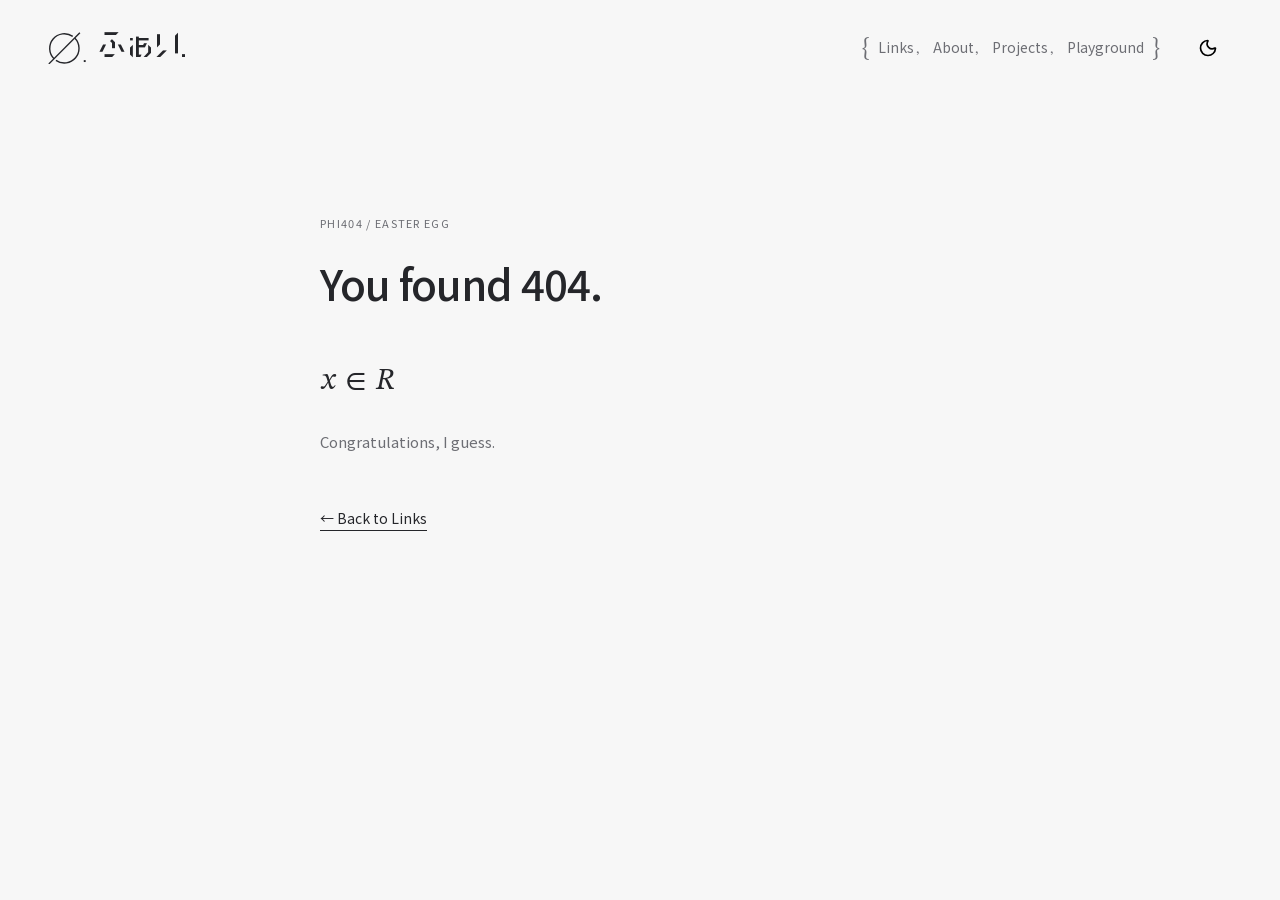
==== 404/index.html @ d673281e "Publish personal site" ====
<!DOCTYPE html><html lang="ja"><head><meta charset="UTF-8"><meta name="viewport" content="width=device-width, initial-scale=1"><link rel="preload" href="/fonts/noto-sans-jp-core.woff2" as="font" type="font/woff2" crossorigin="anonymous"><link rel="stylesheet" href="/fonts/font.css"><link rel="preload" href="/fonts/stix-two-math.woff2" as="font" type="font/woff2" crossorigin="anonymous"><link rel="stylesheet" href="/fonts/math.css"><link rel="preload" href="/fonts/mrt-spumella.woff2" as="font" type="font/woff2" crossorigin="anonymous"><link rel="stylesheet" href="/fonts/name.css"><meta name="description" content="ふぁい."><meta name="theme-color" content="#f7f7f7"><meta name="color-scheme" content="light dark"><script src="/theme.js"></script><meta name="robots" content="noindex, nofollow"><title>You found 404. — ふぁい.</title><link rel="icon" type="image/svg+xml" href="/favicon.svg"><meta property="og:type" content="website"><meta property="og:title" content="You found 404. — ふぁい."><meta property="og:description" content="ふぁい."><link rel="stylesheet" href="/_astro/Base.BAnpcCG3.css"></head><body><a class="skip-link" href="#main">本文へ</a><header class="site-header"><a class="identity" href="/" aria-label="ふぁい. — Links"><svg class="identity-mark" xmlns="http://www.w3.org/2000/svg" viewBox="76.654 76.654 119.346 102.692" fill="none" aria-hidden="true"><path d="M 160.527 95.473 A 46 46 0 0 1 101.615 165.681" stroke="currentColor" stroke-width="4.4" stroke-linecap="butt"></path><path d="M 95.473 160.527 A 46 46 0 0 1 154.385 90.319" stroke="currentColor" stroke-width="4.4" stroke-linecap="butt"></path><path d="M 80.765 178.346 L 178.346 80.765 L 175.235 77.654 L 77.654 175.235 Z" fill="currentColor"></path><rect x="189" y="165" width="6" height="6" fill="currentColor"></rect></svg><span class="identity-name">ふぁい.</span></a><nav class="site-nav" aria-label="メインナビゲーション"><math class="nav-delimiter" aria-hidden="true"><mo stretchy="false">&#123;</mo></math><ul class="nav-items" role="list"><li><a href="/"><span class="nav-label">Links<math class="nav-comma" aria-hidden="true"><mo lspace="0" rspace="0">,</mo></math></span></a></li><li><a href="/about/"><span class="nav-label">About<math class="nav-comma" aria-hidden="true"><mo lspace="0" rspace="0">,</mo></math></span></a></li><li><a href="/projects/"><span class="nav-label">Projects<math class="nav-comma" aria-hidden="true"><mo lspace="0" rspace="0">,</mo></math></span></a></li><li><a href="/playground/"><span class="nav-label">Playground</span></a></li></ul><math class="nav-delimiter" aria-hidden="true"><mo stretchy="false">&#125;</mo></math></nav><button class="theme-toggle" type="button" data-theme-toggle hidden aria-label="テーマを切り替える" title="テーマを切り替える"><img class="theme-icon theme-icon--sun" src="/icons/sun.svg" width="20" height="20" alt=""><img class="theme-icon theme-icon--moon" src="/icons/moon.svg" width="20" height="20" alt=""></button></header><main id="main" class="page page--inner" tabindex="-1"><section class="status-page" data-status-page="found" lang="en" aria-labelledby="status-title"><p class="status-kicker">PHI404 / EASTER EGG</p><h1 id="status-title">You found 404.</h1><div class="status-formula"><math aria-label="The requested path x belongs to the set R of valid paths."><mi>x</mi><mo>∈</mo><mi>R</mi></math></div><p class="status-message">Congratulations, I guess.</p><a class="back-link" href="/">← Back to Links</a></section></main></body></html>
---- fonts/font.css ----
/* Noto Sans JP. Complete face first, fast UI subset last. */
@font-face {
  font-family: 'Fai Sans';
  src: url('../fonts/noto-sans-jp.woff2') format('woff2');
  font-style: normal;
  font-weight: 100 900;
  font-display: swap;
}
@font-face {
  font-family: 'Fai Sans';
  src: url('../fonts/noto-sans-jp-core.woff2') format('woff2');
  font-style: normal;
  font-weight: 100 900;
  font-display: swap;
  unicode-range: U+20-7E,U+A0-103,U+110-113,U+11A-11B,U+128-12B,U+143-144,U+147-148,U+14C-14F,U+152-153,U+168-16D,U+192,U+1A0-1A1,U+1AF-1B0,U+1CD-1DC,U+1F8-1F9,U+2002-2003,U+2010-2016,U+2018-201A,U+201C-201E,U+2020-2022,U+2025-2027,U+2030,U+2032-2033,U+2035,U+2039-203C,U+2042,U+2047-2049,U+2051,U+2191,U+2193,U+2197,U+3000-303F,U+3041-3096,U+3099-30FF,U+4E0A-4E0B,U+4E2D,U+4ECB,U+4EE5,U+4EFB,U+4FDD,U+50CF,U+5143,U+5148,U+5165,U+516C,U+5171,U+5185,U+51FA,U+5207,U+524A,U+524D,U+529B,U+52A0,U+5358,U+53CD,U+53D6,U+53EF,U+540D,U+5728,U+5916,U+59CB,U+5B58,U+5B9A,U+5BB9,U+5C06,U+5C65,U+5DEE,U+610F,U+623B,U+629E,U+6587,U+65B0,U+660E,U+6620,U+6642,U+66F8,U+66FF,U+6709,U+672A,U+672C,U+6765,U+67A0,U+6B74,U+6B8B,U+6E08,U+73FE,U+7528,U+7531,U+753B,U+76EE,U+793A,U+7AE0,U+7D39,U+7DE8,U+81EA,U+8272,U+8868,U+898B,U+8A2D,U+8AAC-8AAD,U+8FBC,U+8FFD,U+9078,U+9589,U+958B,U+9664,U+96C6,U+975E,U+9805,U+FF01-FF9F,U+FFA1-FFBE,U+FFC2-FFC7,U+FFCA-FFCF,U+FFD2-FFD7,U+FFDA-FFDC,U+FFE0-FFE6,U+FFE8-FFEE;
}
---- fonts/math.css ----
/* STIX Two Math, SIL OFL 1.1. See STIX-OFL.txt. */
@font-face {
  font-family: 'STIX Two Math';
  src: url('./stix-two-math.woff2') format('woff2');
  font-style: normal;
  font-weight: 400;
  font-display: swap;
}
---- fonts/name.css ----
/* MRT-Spumella: name only. See Spumella-OFL.txt and spumella-README.txt. */
@font-face {
  font-family: 'MRT Spumella';
  src: url('./mrt-spumella.woff2') format('woff2');
  font-style: normal;
  font-weight: 400;
  font-display: swap;
}
---- _astro/Base.BAnpcCG3.css ----
:root{--paper:#f7f7f7;--ink:#25262a;--muted:#6d6e74;--surface:#fff;--hover:#f0f0f2;--line:#dedee2;--measure:40rem;--header-width:77.5rem;--sans:"Fai Sans", "Noto Sans JP", sans-serif;--math:"STIX Two Math", math;color-scheme:light}:root[data-theme=dark]{--paper:#101114;--ink:#f7f7f7;--muted:#a2a3ab;--surface:#202125;--hover:#292a30;--line:#36373e;color-scheme:dark}@media (prefers-color-scheme:dark){:root:not([data-theme]){--paper:#101114;--ink:#f7f7f7;--muted:#a2a3ab;--surface:#202125;--hover:#292a30;--line:#36373e;color-scheme:dark}}*{box-sizing:border-box}html{min-width:280px}body{background:var(--paper);min-height:100svh;color:var(--ink);font:400 15px/1.85 var(--sans);font-synthesis:none;-webkit-font-smoothing:antialiased;flex-direction:column;margin:0;display:flex}::selection{background:var(--ink);color:var(--paper)}h1,h2,p{margin:0}a{color:inherit;touch-action:manipulation;text-decoration:none}button{font:inherit;touch-action:manipulation}a:focus-visible,button:focus-visible,main:focus-visible{outline:2px solid var(--ink);outline-offset:5px}svg,img{display:block}math{font-family:var(--math);font-style:normal;font-weight:400}[hidden]{display:none!important}.sr-only{clip-path:inset(50%);white-space:nowrap;border:0;width:1px;height:1px;margin:-1px;padding:0;position:absolute;overflow:hidden}.skip-link{z-index:5;background:var(--paper);padding:.5rem 1rem;position:fixed;top:-5rem;left:1rem}.skip-link:focus{top:1rem}.site-header{width:min(var(--header-width), calc(100% - 6rem));flex-shrink:0;grid-template-columns:auto minmax(0,1fr) auto;align-items:center;gap:1rem 1.5rem;margin-inline:auto;padding-block:1.5rem;display:grid}.site-nav{justify-content:flex-end;justify-self:end;align-items:center;gap:.25rem;min-width:0;display:flex}.nav-items{flex-wrap:wrap;justify-content:flex-end;align-items:center;gap:0 .375rem;min-width:0;margin:0;padding:0;list-style:none;display:flex}.nav-items li{align-items:center;min-width:0;max-width:100%;display:inline-flex}.nav-delimiter{color:var(--muted);flex:none;font-size:24px}.nav-label{display:block}.nav-comma{color:inherit;margin-left:.12em;font-size:1em}.site-nav a{min-width:44px;min-height:44px;color:var(--muted);overflow-wrap:anywhere;text-align:center;justify-content:center;align-items:center;max-width:100%;padding-inline:.25rem;font-size:14px;font-weight:400;line-height:1.6;display:inline-flex}.site-nav a[aria-current=page]{color:var(--ink);text-underline-offset:7px;text-decoration:underline 1px}.theme-toggle{width:48px;height:48px;color:inherit;cursor:pointer;background:0 0;border:0;border-radius:50%;flex:0 0 48px;place-items:center;padding:0;display:grid}.theme-icon{filter:brightness(0);pointer-events:none;grid-area:1/1;width:20px;height:20px}.theme-icon--sun{display:none}[data-theme=dark] .theme-icon{filter:brightness(0)invert()}[data-theme=dark] .theme-icon--sun{display:block}[data-theme=dark] .theme-icon--moon{display:none}@media (prefers-color-scheme:dark){:root:not([data-theme]) .theme-icon{filter:brightness(0)invert()}:root:not([data-theme]) .theme-icon--sun{display:block}:root:not([data-theme]) .theme-icon--moon{display:none}}.page{width:min(var(--measure), calc(100% - 3rem));margin-inline:auto;padding-block:clamp(4rem,8vw,7rem) 6rem}.identity{align-items:center;gap:.75rem;min-width:0;max-width:20rem;min-height:48px;display:inline-flex}.identity-mark{object-fit:contain;flex-shrink:0;width:38px;height:auto;max-height:48px}.identity-name{min-width:0;font-family:"MRT Spumella", var(--sans);letter-spacing:0;overflow-wrap:anywhere;font-size:36px;font-weight:400;line-height:1.15}.page-title{letter-spacing:.015em;overflow-wrap:anywhere;margin-bottom:2.5rem;font-size:30px;font-weight:500;line-height:1.5}.items{gap:0;display:grid}.item{min-width:0}.item--text,.item--image{margin-block:.75rem}.link-row{border-bottom:1px solid var(--line);align-items:center;gap:1.25rem;min-height:68px;padding-block:1.25rem;display:flex}.item--link:first-child .link-row{border-top:1px solid var(--line)}.link-icon{object-fit:contain;flex-shrink:0;width:22px;height:22px}.monochrome{filter:brightness(0)}[data-theme=dark] .monochrome{filter:brightness(0)invert()}@media (prefers-color-scheme:dark){:root:not([data-theme]) .monochrome{filter:brightness(0)invert()}}.link-copy{flex-direction:column;flex:1;min-width:0;display:flex}.link-label{overflow-wrap:anywhere;font-size:16px;font-weight:400;line-height:1.6}.link-description{color:var(--muted);overflow-wrap:anywhere;margin-top:4px;font-size:13px;line-height:1.7}.arrow{width:20px;height:20px;color:var(--muted);flex-shrink:0}.text{white-space:pre-wrap;overflow-wrap:anywhere;line-height:2.1}.content-image{width:auto;max-width:100%;height:auto}.image-link{width:fit-content;max-width:100%;display:block}.entry-card{background:var(--surface);border:1px solid var(--line);border-radius:7px;display:block;overflow:hidden}.entry-image{width:100%;height:auto}.entry-copy{padding:1.75rem}.entry-heading{justify-content:space-between;align-items:center;gap:1rem;display:flex}.entry h2{overflow-wrap:anywhere;font-size:20px;font-weight:500;line-height:1.6}.entry .text{color:var(--muted);margin-top:1rem;font-size:14px}.item--axiom{margin-block:.75rem}.axiom{padding-block:.75rem}.axiom h2{flex-wrap:wrap;align-items:baseline;font-size:16px;font-weight:500;line-height:1.8;display:flex}.axiom-number{font-family:var(--math);font-size:1.15em;font-weight:400}.axiom .text{max-width:38rem;margin-top:.75rem}.example-label{color:var(--muted);margin-left:auto;padding-left:1rem;font-size:11px;font-weight:400}.status-page{padding-block:1rem}.status-kicker{color:var(--muted);letter-spacing:.12em;font-size:11px}.status-page h1{letter-spacing:-.02em;margin-top:1.25rem;font-size:clamp(28px,4.5vw,42px);font-weight:500;line-height:1.4}.status-formula{text-align:left;margin:2.25rem 0 1.5rem;font-size:30px}.status-message{color:var(--muted);font-size:15px}.status-message math{color:var(--ink);font-size:1.25em}.back-link{text-underline-offset:6px;align-items:center;min-height:44px;margin-top:2.5rem;font-size:14px;text-decoration:underline;display:inline-flex}@media (hover:hover){.site-nav a:hover{color:var(--ink)}.theme-toggle:hover{background:var(--hover)}a.link-row:hover{color:var(--muted);border-color:var(--muted)}a.entry-card:hover{background:var(--hover);border-color:var(--muted)}a:hover .arrow{color:var(--ink)}}@media (prefers-reduced-motion:reduce){*{transition:none!important}}.about-sections{gap:3.5rem;display:grid}.about-section h2{margin:0 0 1.25rem;font-size:18px;font-weight:500;line-height:1.6}.about-copy{gap:1.25rem;display:grid}.updated{color:var(--muted);margin-top:1.25rem;font-size:12px}.profile-map{margin:0}.profile-row{border-bottom:1px solid var(--line);grid-template-columns:minmax(0,1fr) minmax(0,2fr);column-gap:2rem;padding-block:1rem;font-size:14px;line-height:1.8;display:grid}.profile-row:first-child{border-top:1px solid var(--line)}.profile-row dt,.profile-row dd{white-space:pre-wrap;overflow-wrap:anywhere;margin:0}.profile-row dt{color:var(--muted)}@media (width<=800px){.site-header{column-gap:1rem;width:calc(100% - 3rem)}.nav-items{column-gap:.25rem}.site-nav a{font-size:13px}}@media (width<=640px){.site-header{grid-template-columns:minmax(0,1fr) auto;gap:.75rem 1rem;width:calc(100% - 2.5rem);padding-block:1rem}.identity{grid-area:1/1;gap:.625rem;max-width:100%}.identity-mark{width:32px}.identity-name{font-size:32px}.theme-toggle{grid-area:1/2}.site-nav{grid-area:2/1/auto/-1;gap:.125rem}.site-nav a{padding-inline:0}.nav-delimiter{font-size:22px}.page{width:calc(100% - 2.5rem);padding-block:3.5rem 4rem}.page-title{margin-bottom:2rem;font-size:26px}.link-row{gap:1rem;min-height:64px}.link-description{font-size:12px}.entry-copy{padding:1.25rem}.about-sections{gap:2.75rem}.profile-row{column-gap:1.25rem}}
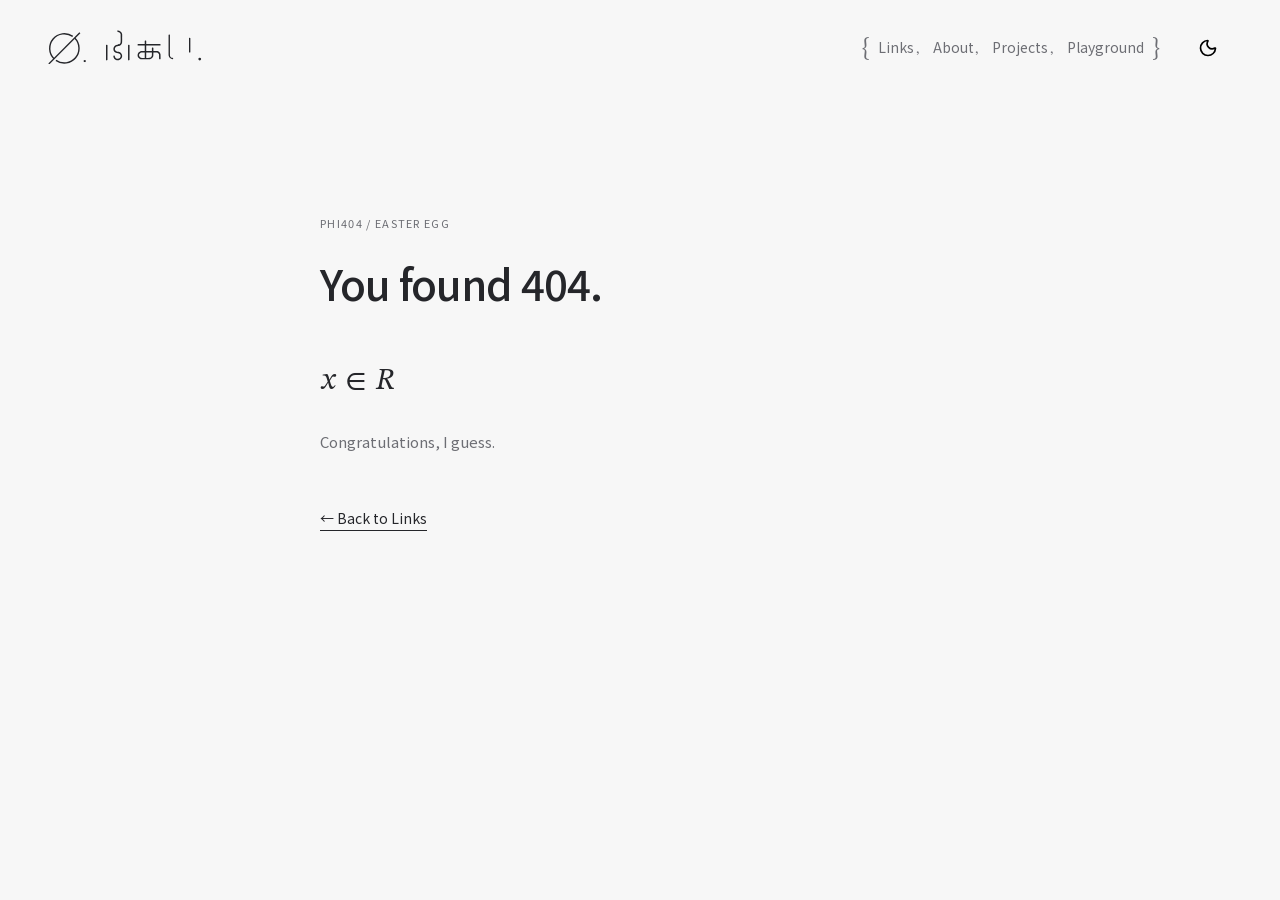
==== commit 35e04a5b: "Refine header wordmark" ====
--- a/404/index.html
+++ b/404/index.html
@@ -1 +1,2 @@
-<!DOCTYPE html><html lang="ja"><head><meta charset="UTF-8"><meta name="viewport" content="width=device-width, initial-scale=1"><link rel="preload" href="/fonts/noto-sans-jp-core.woff2" as="font" type="font/woff2" crossorigin="anonymous"><link rel="stylesheet" href="/fonts/font.css"><link rel="preload" href="/fonts/stix-two-math.woff2" as="font" type="font/woff2" crossorigin="anonymous"><link rel="stylesheet" href="/fonts/math.css"><link rel="preload" href="/fonts/mrt-spumella.woff2" as="font" type="font/woff2" crossorigin="anonymous"><link rel="stylesheet" href="/fonts/name.css"><meta name="description" content="ふぁい."><meta name="theme-color" content="#f7f7f7"><meta name="color-scheme" content="light dark"><script src="/theme.js"></script><meta name="robots" content="noindex, nofollow"><title>You found 404. — ふぁい.</title><link rel="icon" type="image/svg+xml" href="/favicon.svg"><meta property="og:type" content="website"><meta property="og:title" content="You found 404. — ふぁい."><meta property="og:description" content="ふぁい."><link rel="stylesheet" href="/_astro/Base.BAnpcCG3.css"></head><body><a class="skip-link" href="#main">本文へ</a><header class="site-header"><a class="identity" href="/" aria-label="ふぁい. — Links"><svg class="identity-mark" xmlns="http://www.w3.org/2000/svg" viewBox="76.654 76.654 119.346 102.692" fill="none" aria-hidden="true"><path d="M 160.527 95.473 A 46 46 0 0 1 101.615 165.681" stroke="currentColor" stroke-width="4.4" stroke-linecap="butt"></path><path d="M 95.473 160.527 A 46 46 0 0 1 154.385 90.319" stroke="currentColor" stroke-width="4.4" stroke-linecap="butt"></path><path d="M 80.765 178.346 L 178.346 80.765 L 175.235 77.654 L 77.654 175.235 Z" fill="currentColor"></path><rect x="189" y="165" width="6" height="6" fill="currentColor"></rect></svg><span class="identity-name">ふぁい.</span></a><nav class="site-nav" aria-label="メインナビゲーション"><math class="nav-delimiter" aria-hidden="true"><mo stretchy="false">&#123;</mo></math><ul class="nav-items" role="list"><li><a href="/"><span class="nav-label">Links<math class="nav-comma" aria-hidden="true"><mo lspace="0" rspace="0">,</mo></math></span></a></li><li><a href="/about/"><span class="nav-label">About<math class="nav-comma" aria-hidden="true"><mo lspace="0" rspace="0">,</mo></math></span></a></li><li><a href="/projects/"><span class="nav-label">Projects<math class="nav-comma" aria-hidden="true"><mo lspace="0" rspace="0">,</mo></math></span></a></li><li><a href="/playground/"><span class="nav-label">Playground</span></a></li></ul><math class="nav-delimiter" aria-hidden="true"><mo stretchy="false">&#125;</mo></math></nav><button class="theme-toggle" type="button" data-theme-toggle hidden aria-label="テーマを切り替える" title="テーマを切り替える"><img class="theme-icon theme-icon--sun" src="/icons/sun.svg" width="20" height="20" alt=""><img class="theme-icon theme-icon--moon" src="/icons/moon.svg" width="20" height="20" alt=""></button></header><main id="main" class="page page--inner" tabindex="-1"><section class="status-page" data-status-page="found" lang="en" aria-labelledby="status-title"><p class="status-kicker">PHI404 / EASTER EGG</p><h1 id="status-title">You found 404.</h1><div class="status-formula"><math aria-label="The requested path x belongs to the set R of valid paths."><mi>x</mi><mo>∈</mo><mi>R</mi></math></div><p class="status-message">Congratulations, I guess.</p><a class="back-link" href="/">← Back to Links</a></section></main></body></html>+<!DOCTYPE html><html lang="ja"><head><meta charset="UTF-8"><meta name="viewport" content="width=device-width, initial-scale=1"><link rel="preload" href="/fonts/noto-sans-jp-core.woff2" as="font" type="font/woff2" crossorigin="anonymous"><link rel="stylesheet" href="/fonts/font.css"><link rel="preload" href="/fonts/stix-two-math.woff2" as="font" type="font/woff2" crossorigin="anonymous"><link rel="stylesheet" href="/fonts/math.css"><meta name="description" content="ふぁい."><meta name="theme-color" content="#f7f7f7"><meta name="color-scheme" content="light dark"><script src="/theme.js"></script><meta name="robots" content="noindex, nofollow"><title>You found 404. — ふぁい.</title><link rel="icon" type="image/svg+xml" href="/favicon.svg"><meta property="og:type" content="website"><meta property="og:title" content="You found 404. — ふぁい."><meta property="og:description" content="ふぁい."><link rel="stylesheet" href="/_astro/Base.ClflTLbC.css"></head><body><a class="skip-link" href="#main">本文へ</a><header class="site-header"><a class="identity identity--wordmark" href="/" aria-label="ふぁい. — Links"><svg class="identity-mark" xmlns="http://www.w3.org/2000/svg" viewBox="76.654 76.654 119.346 102.692" fill="none" aria-hidden="true"><path d="M 160.527 95.473 A 46 46 0 0 1 101.615 165.681" stroke="currentColor" stroke-width="4.4" stroke-linecap="butt"></path><path d="M 95.473 160.527 A 46 46 0 0 1 154.385 90.319" stroke="currentColor" stroke-width="4.4" stroke-linecap="butt"></path><path d="M 80.765 178.346 L 178.346 80.765 L 175.235 77.654 L 77.654 175.235 Z" fill="currentColor"></path><rect x="189" y="165" width="6" height="6" fill="currentColor"></rect></svg><span class="identity-name identity-name--wordmark" aria-hidden="true"><svg xmlns="http://www.w3.org/2000/svg" width="97.113732347" height="36" viewBox="0 0 97.113732347 36" role="img" aria-label="ふぁい." class="identity-wordmark"><path fill="currentColor" d="M12.202330603743404 3.755227850211103V3.916676959087326C12.202330603743404 4.201299363148976 12.41989838682794 4.440379304680032 12.70462871141691 4.466747886856119L13.052816306072208 4.4989801510167915C14.171016863181952 4.602511910229307 15.140035278021264 5.360797508714583 15.519160090509347 6.40244643844273C15.684206550296361 6.85592849425683 15.684206550296361 7.019320172624877 15.684206550296361 10.865284004858822V11.22379599662808V11.547953287199306C15.684206550296361 15.204624514507515 15.67586069618333 15.04098102157571 15.40746234472934 15.584612691214188C15.229645289209026 15.944743490893304 15.204715647397256 15.995250297680785 14.842318516644342 16.3576474284337C13.581770783994665 17.618195161083378 12.65480540130248 16.98815512256774 11.222592083189939 17.509447243050218C9.656197576104956 18.079555415392104 8.365683910368404 19.685412861968445 8.365683910368404 21.5283357335658C8.365683910368404 23.42924790184508 9.734979561051242 25.255119330125293 11.724746296827016 25.707989836284558C12.017750528510804 25.774648748661484 12.48155698143887 25.830623528833364 12.848270933284729 25.84943767409679C13.815130937577566 25.899009169647467 14.412399109295913 26.187804500765633 15.01887649934588 26.88547473640411C15.640822498312241 27.600915885541884 15.675788749165113 28.366108397775875 15.675788749165113 28.63731268294028C15.675788749165113 30.167481866353615 14.405636089583629 31.474255558206934 12.800893821789634 31.474255558206934C11.722300098207677 31.474255558206934 10.659103036523904 30.88803125378471 10.15568975006805 29.891529077986966C10.004708932342222 29.5926971378277 9.886212193340823 29.13122896299165 9.876319478336152 29.035863190346625C9.876319478336152 28.127711952917867 9.41848462792 28.002452194204185 9.165842673455266 28.002452194204185C9.136524263532333 28.002452194204185 9.111810462775212 28.00407100211404 9.091269589074605 28.00407100211404H8.919711924139063C8.614620593395022 28.00407100211404 8.367302718278259 28.252755870576905 8.367302718278259 28.556947863593248V28.814302347751113C8.367302718278259 29.846778032656747 9.142423919026028 32.17181787331808 11.645352762225896 32.83452185810369C11.973179350726125 32.92132593558104 12.374751632897533 32.9644941465105 12.774956921722842 32.9644941465105C13.513133328616805 32.9644941465105 13.981256602637815 32.82621197749977 14.280556198415487 32.71728419192107C15.43339924479613 32.2976891816866 16.412310374640114 31.37320597112286 16.866907609236556 30.222917043888877C17.088900133941365 29.66119069916913 17.164516450086154 29.2891526679753 17.164516450086154 28.671883225192964C17.164516450086154 27.501233291803914 16.76798045918985 26.54293498267875 15.8986086645794 25.66528928097349C13.758616554769068 23.50504408553541 12.333166256368807 25.14827800807485 10.644066109716805 23.435759106993608C9.959130496302523 22.74132648717484 9.864448220330548 21.932642002429407 9.864448220330548 21.538552210152442C9.864448220330548 19.932946578139855 11.20615218952763 19.160955072684473 11.400337191692037 19.057639154526605C12.209165570473901 18.627216118050665 13.294270499204385 18.786686683925957 14.054714508236133 18.549333470832075C15.68247982185918 18.04120765468309 16.429361817957258 16.87375936360464 16.70110570575828 16.321673919325807C17.163653085867566 15.381901967391212 17.163653085867566 15.381901967391212 17.178402224601804 11.73940430267151C17.188546754170225 9.237626611763098 17.188546754170225 9.237626611763098 17.188546754170225 8.754898093044282C17.188546754170225 7.57554257045112 17.17638770809176 6.960719326288121 17.134478569981063 6.715272073644968C16.699918579957718 4.1693908605702745 14.518269146600444 3.003345536347034 12.89978499832723 3.003345536347034C12.886834535048388 3.003345536347034 12.874063939315088 3.0034534568743574 12.861437237618217 3.003705271438111C12.83506865544213 3.0032016423106 12.815067384378144 3.0 12.790281636602804 3.0C12.726608525481835 3.0 12.202330603743404 3.022303575646891 12.202330603743404 3.755227850211103ZM1.5528768614792066 33.0C1.5747847285259136 33.0 1.5747847285259136 33.0 1.9750979378785463 32.967947603384864C2.263209772323661 32.9448885840467 2.4832957010457495 32.70372217898739 2.4837993301732606 32.417732781579645L2.5089807865487854 17.809142547428074C2.5089807865487854 17.500022183663948 2.257777772448369 17.25579803033046 1.9561039250695789 17.25579803033046H1.5524092058608039C1.2473178751167637 17.25579803033046 1.0 17.504482898793327 1.0 17.80867489180967V32.44755482063008C1.0 32.75264615137412 1.2486848684628642 33.0 1.5528768614792066 33.0ZM23.60453002409026 32.999964026490886C23.626473864646073 32.999964026490886 23.626473864646073 32.999964026490886 24.02671512698049 32.96791162987576C24.314826961425602 32.944852610537595 24.534912890147694 32.703686205478284 24.535416519275202 32.41769680807053L24.560669922668943 17.809106573918964C24.560669922668943 17.500921521391646 24.31015040524158 17.255762056821354 24.007721114171524 17.255762056821354H23.604026394962744C23.29893506421871 17.255762056821354 23.051617189101947 17.50444692528422 23.051617189101947 17.80863891830056V32.447518847120975C23.051617189101947 32.752610177865016 23.300338031073913 32.999964026490886 23.60453002409026 32.999964026490886Z M32.56066992266894 17.102263093457978V17.50595781266675C32.56066992266894 17.81104914341079 32.80935479113181 18.058367018527555 33.11354678414815 18.058367018527555H39.726161254851924V23.509396880137466C39.125331705731895 23.516411714413504 38.24362099749744 23.52670013801836 38.24362099749744 23.52670013801836C36.551067393971074 23.54652154153681 36.058805895338665 23.53540572722247 35.48445284892205 23.744447788648436C33.647249765272846 24.41312337594595 32.57085042574648 26.065494569798798 32.57085042574648 27.732363087822126C32.57085042574648 29.404267897120558 33.5554453700295 30.39325160951475 33.82862819819484 30.667297801898677C34.345279736002404 31.18556814761609 34.83149768510469 31.49105518696032 35.52898805319762 31.736574386621687C36.02092579024806 31.90971488595798 36.02092579024806 31.90971488595798 36.114025231819284 31.91003864753995C42.39212204132876 31.93288182582346 42.39212204132876 31.93288182582346 42.876577288484754 31.93288182582346C44.24080067438338 31.93288182582346 44.61708357965194 31.916046223560965 44.93469369156553 31.851653642257837C45.67823015131657 31.700960612604874 46.42126298194009 31.38072443452641 47.13328664771262 30.668700768753887C47.86131852503816 29.94066889142835 48.07924604321377 29.289404482539055 48.34185265970139 28.504606407841262C48.36962420873269 28.421615522329354 48.36962420873269 28.421615522329354 48.400741294111015 25.022082938124363H49.78604515634686C51.55946720834777 25.022082938124363 51.707893906926934 25.037191811949675 51.969996894287036 25.10460616801787C52.69122977839119 25.290049607469058 53.57812067193718 25.891850441335 53.96235372271858 26.947529039615226C54.07290031620714 27.25128935052227 54.07451912411699 27.255714092142544 54.117831229082896 31.388674580039257C54.120996897884396 31.69164347374593 54.36881840212867 31.935328024442796 54.6707080905621 31.935328024442796H55.013823420433184C55.31891475117723 31.935328024442796 55.566232626293996 31.686643155979933 55.566232626293996 31.38245116296359V29.374086122979033C55.566232626293996 27.509399278371404 55.5653692620754 27.050449249172907 55.34129027384233 26.43476264079132C54.69858756012072 24.66893099921218 53.38512279557334 23.963058803497102 52.43545812863407 23.68084662454568C51.99287604607966 23.54936344875633 51.99287604607966 23.54936344875633 48.4007053206019 23.509217012591925V20.684649024458388C48.4007053206019 20.379557693714347 48.15202045213904 20.132239818597583 47.847828459122695 20.132239818597583H47.44413373991392C47.13904240916988 20.132239818597583 46.89172453405312 20.380924687060446 46.89172453405312 20.68511668007679V23.513102151575577H41.23521398841892V18.05843896554577H55.0138593939423C55.31895072468633 18.05843896554577 55.566268599803095 17.809754097082905 55.566268599803095 17.505562104066563V17.10186738485779C55.566268599803095 16.79677605411375 55.317583731340235 16.549458178996986 55.01339173832389 16.549458178996986H41.235249961928034V13.720969078370686C41.235249961928034 13.415877747626645 40.98656509346517 13.168559872509881 40.68237310044883 13.168559872509881H40.27867838124005C39.97358705049601 13.168559872509881 39.726269175379244 13.417244740972746 39.726269175379244 13.721436733989089V16.54942220548788H33.11315107554796C32.80805974480392 16.54942220548788 32.56066992266894 16.798071100441632 32.56066992266894 17.102263093457978ZM46.89179648107134 26.301444816037467C46.89179648107134 27.443351915649313 46.878810044283384 27.991732088490032 46.8242022574576 28.301787763490964C46.68797057846601 29.075434050365306 45.91666256968368 29.979556254773982 44.98293416727921 30.319397995316244C44.64129375128155 30.44375841630223 44.40858112086259 30.445988773866922 41.235249961928034 30.476458336081308V25.022046964615253H46.891760507562225ZM39.72623320187014 30.476746124154168H38.50241442201962C36.6683050601537 30.476746124154168 36.42411688032932 30.451097012160243 35.940848758973885 30.30126734672587C35.21252909357548 30.075461630055624 34.48374177255869 29.37174784488702 34.177463316014084 28.542018857313472C34.09691862912151 28.323767577555884 34.09691862912151 28.23887009606126 34.09691862912151 27.52159429795898C34.09691862912151 27.134951022067348 34.1073509467628 27.13390779030322 34.18228376623454 26.932456139299017C34.446005561504506 26.22338230127334 34.98172305913924 25.6220491230258 35.59942418403087 25.316526110172465C36.17492838273895 25.0318317590926 36.17492838273895 25.0318317590926 39.726269175379244 25.023377984452246Z M68.22937069142283 31.139378161921556C68.22937069142283 31.11750626838396 68.22785980404029 31.101462083321838 68.22785980404029 31.091245606735196C68.22785980404029 30.613229617709514 67.8613976667582 30.446816164576404 67.49558305264003 30.39976281466328C65.89242361924678 30.193562660456838 65.43243035828415 29.277281409969696 65.15946337117346 28.733541819803893C64.95232790573021 28.32092567033636 64.93678734979561 28.092385966973918 64.93678734979561 20.798505180784865C64.93678734979561 20.39182466032014 64.93693124383203 19.963488087372454 64.93696721734113 19.51238028315948V7.672742992060645C64.93696721734113 7.367651661316604 64.68828234887827 7.12033378619984 64.38405438235283 7.12033378619984H64.1186418321548C63.81355050141075 7.12033378619984 63.566268599803095 7.3690546281718134 63.566268599803095 7.673246621188156V17.702553039941385C63.566268599803095 24.60094106699826 63.570297632823184 27.798410450544218 63.62785524739581 28.215523288650235C63.92294594260785 30.35328504089588 65.73626261620942 31.74114302227839 67.58584058699174 31.74114302227839C67.97687263099454 31.74114302227839 68.22937069142283 31.416554049597874 68.22937069142283 31.139378161921556ZM84.55465275371216 25.104822009072517H84.82002933040108C85.12512066114512 25.104822009072517 85.37240256275278 24.856101167100544 85.37240256275278 24.5519091740842V10.9636355787598C85.37240256275278 10.658544248015758 85.12371769428992 10.411226372898994 84.81948972776446 10.411226372898994H84.55411315107554C84.2490218203315 10.411226372898994 84.00173991872384 10.659947214870968 84.00173991872384 10.96413920788731V24.552412803211713C84.00173991872384 24.857504133955754 84.2504247871867 25.104822009072517 84.55465275371216 25.104822009072517Z" /><circle cx="94.743067455" cy="31.629335108" r="1.370664892" fill="currentColor" /></svg>
+</span></a><nav class="site-nav" aria-label="メインナビゲーション"><math class="nav-delimiter" aria-hidden="true"><mo stretchy="false">&#123;</mo></math><ul class="nav-items" role="list"><li><a href="/"><span class="nav-label">Links<math class="nav-comma" aria-hidden="true"><mo lspace="0" rspace="0">,</mo></math></span></a></li><li><a href="/about/"><span class="nav-label">About<math class="nav-comma" aria-hidden="true"><mo lspace="0" rspace="0">,</mo></math></span></a></li><li><a href="/projects/"><span class="nav-label">Projects<math class="nav-comma" aria-hidden="true"><mo lspace="0" rspace="0">,</mo></math></span></a></li><li><a href="/playground/"><span class="nav-label">Playground</span></a></li></ul><math class="nav-delimiter" aria-hidden="true"><mo stretchy="false">&#125;</mo></math></nav><button class="theme-toggle" type="button" data-theme-toggle hidden aria-label="テーマを切り替える" title="テーマを切り替える"><img class="theme-icon theme-icon--sun" src="/icons/sun.svg" width="20" height="20" alt=""><img class="theme-icon theme-icon--moon" src="/icons/moon.svg" width="20" height="20" alt=""></button></header><main id="main" class="page page--inner" tabindex="-1"><section class="status-page" data-status-page="found" lang="en" aria-labelledby="status-title"><p class="status-kicker">PHI404 / EASTER EGG</p><h1 id="status-title">You found 404.</h1><div class="status-formula"><math aria-label="The requested path x belongs to the set R of valid paths."><mi>x</mi><mo>∈</mo><mi>R</mi></math></div><p class="status-message">Congratulations, I guess.</p><a class="back-link" href="/">← Back to Links</a></section></main></body></html>
--- a/_astro/Base.ClflTLbC.css
+++ b/_astro/Base.ClflTLbC.css
@@ -0,0 +1 @@
+:root{--paper:#f7f7f7;--ink:#25262a;--muted:#6d6e74;--surface:#fff;--hover:#f0f0f2;--line:#dedee2;--measure:40rem;--header-width:77.5rem;--sans:"Fai Sans", "Noto Sans JP", sans-serif;--math:"STIX Two Math", math;color-scheme:light}:root[data-theme=dark]{--paper:#101114;--ink:#f7f7f7;--muted:#a2a3ab;--surface:#202125;--hover:#292a30;--line:#36373e;color-scheme:dark}@media (prefers-color-scheme:dark){:root:not([data-theme]){--paper:#101114;--ink:#f7f7f7;--muted:#a2a3ab;--surface:#202125;--hover:#292a30;--line:#36373e;color-scheme:dark}}*{box-sizing:border-box}html{min-width:280px}body{background:var(--paper);min-height:100svh;color:var(--ink);font:400 15px/1.85 var(--sans);font-synthesis:none;-webkit-font-smoothing:antialiased;flex-direction:column;margin:0;display:flex}::selection{background:var(--ink);color:var(--paper)}h1,h2,p{margin:0}a{color:inherit;touch-action:manipulation;text-decoration:none}button{font:inherit;touch-action:manipulation}a:focus-visible,button:focus-visible,main:focus-visible{outline:2px solid var(--ink);outline-offset:5px}svg,img{display:block}math{font-family:var(--math);font-style:normal;font-weight:400}[hidden]{display:none!important}.sr-only{clip-path:inset(50%);white-space:nowrap;border:0;width:1px;height:1px;margin:-1px;padding:0;position:absolute;overflow:hidden}.skip-link{z-index:5;background:var(--paper);padding:.5rem 1rem;position:fixed;top:-5rem;left:1rem}.skip-link:focus{top:1rem}.site-header{width:min(var(--header-width), calc(100% - 6rem));flex-shrink:0;grid-template-columns:auto minmax(0,1fr) auto;align-items:center;gap:1rem 1.5rem;margin-inline:auto;padding-block:1.5rem;display:grid}.site-nav{justify-content:flex-end;justify-self:end;align-items:center;gap:.25rem;min-width:0;display:flex}.nav-items{flex-wrap:wrap;justify-content:flex-end;align-items:center;gap:0 .375rem;min-width:0;margin:0;padding:0;list-style:none;display:flex}.nav-items li{align-items:center;min-width:0;max-width:100%;display:inline-flex}.nav-delimiter{color:var(--muted);flex:none;font-size:24px}.nav-label{display:block}.nav-comma{color:inherit;margin-left:.12em;font-size:1em}.site-nav a{min-width:44px;min-height:44px;color:var(--muted);overflow-wrap:anywhere;text-align:center;justify-content:center;align-items:center;max-width:100%;padding-inline:.25rem;font-size:14px;font-weight:400;line-height:1.6;display:inline-flex}.site-nav a[aria-current=page]{color:var(--ink);text-underline-offset:7px;text-decoration:underline 1px}.theme-toggle{width:48px;height:48px;color:inherit;cursor:pointer;background:0 0;border:0;border-radius:50%;flex:0 0 48px;place-items:center;padding:0;display:grid}.theme-icon{filter:brightness(0);pointer-events:none;grid-area:1/1;width:20px;height:20px}.theme-icon--sun{display:none}[data-theme=dark] .theme-icon{filter:brightness(0)invert()}[data-theme=dark] .theme-icon--sun{display:block}[data-theme=dark] .theme-icon--moon{display:none}@media (prefers-color-scheme:dark){:root:not([data-theme]) .theme-icon{filter:brightness(0)invert()}:root:not([data-theme]) .theme-icon--sun{display:block}:root:not([data-theme]) .theme-icon--moon{display:none}}.page{width:min(var(--measure), calc(100% - 3rem));margin-inline:auto;padding-block:clamp(4rem,8vw,7rem) 6rem}.identity{align-items:center;gap:.75rem;min-width:0;max-width:20rem;min-height:48px;display:inline-flex}.identity-mark{object-fit:contain;flex-shrink:0;width:38px;height:auto;max-height:48px}.identity-name{min-width:0;font-family:var(--sans);letter-spacing:0;overflow-wrap:anywhere;font-size:36px;font-weight:400;line-height:1.15}.identity--wordmark{--wordmark-scale:1;gap:calc(18.6816px * var(--wordmark-scale))}.identity-name--wordmark{flex-shrink:0;font-size:0;line-height:1;overflow:visible}.identity-wordmark{width:auto;height:calc(36px * var(--wordmark-scale));transform:translateY(calc(-2.6px * var(--wordmark-scale)))}.page-title{letter-spacing:.015em;overflow-wrap:anywhere;margin-bottom:2.5rem;font-size:30px;font-weight:500;line-height:1.5}.items{gap:0;display:grid}.item{min-width:0}.item--text,.item--image{margin-block:.75rem}.link-row{border-bottom:1px solid var(--line);align-items:center;gap:1.25rem;min-height:68px;padding-block:1.25rem;display:flex}.item--link:first-child .link-row{border-top:1px solid var(--line)}.link-icon{object-fit:contain;flex-shrink:0;width:22px;height:22px}.monochrome{filter:brightness(0)}[data-theme=dark] .monochrome{filter:brightness(0)invert()}@media (prefers-color-scheme:dark){:root:not([data-theme]) .monochrome{filter:brightness(0)invert()}}.link-copy{flex-direction:column;flex:1;min-width:0;display:flex}.link-label{overflow-wrap:anywhere;font-size:16px;font-weight:400;line-height:1.6}.link-description{color:var(--muted);overflow-wrap:anywhere;margin-top:4px;font-size:13px;line-height:1.7}.arrow{width:20px;height:20px;color:var(--muted);flex-shrink:0}.text{white-space:pre-wrap;overflow-wrap:anywhere;line-height:2.1}.content-image{width:auto;max-width:100%;height:auto}.image-link{width:fit-content;max-width:100%;display:block}.entry-card{background:var(--surface);border:1px solid var(--line);border-radius:7px;display:block;overflow:hidden}.entry-image{width:100%;height:auto}.entry-copy{padding:1.75rem}.entry-heading{justify-content:space-between;align-items:center;gap:1rem;display:flex}.entry h2{overflow-wrap:anywhere;font-size:20px;font-weight:500;line-height:1.6}.entry .text{color:var(--muted);margin-top:1rem;font-size:14px}.item--axiom{margin-block:.75rem}.axiom{padding-block:.75rem}.axiom h2{flex-wrap:wrap;align-items:baseline;font-size:16px;font-weight:500;line-height:1.8;display:flex}.axiom-number{font-family:var(--math);font-size:1.15em;font-weight:400}.axiom .text{max-width:38rem;margin-top:.75rem}.example-label{color:var(--muted);margin-left:auto;padding-left:1rem;font-size:11px;font-weight:400}.status-page{padding-block:1rem}.status-kicker{color:var(--muted);letter-spacing:.12em;font-size:11px}.status-page h1{letter-spacing:-.02em;margin-top:1.25rem;font-size:clamp(28px,4.5vw,42px);font-weight:500;line-height:1.4}.status-formula{text-align:left;margin:2.25rem 0 1.5rem;font-size:30px}.status-message{color:var(--muted);font-size:15px}.status-message math{color:var(--ink);font-size:1.25em}.back-link{text-underline-offset:6px;align-items:center;min-height:44px;margin-top:2.5rem;font-size:14px;text-decoration:underline;display:inline-flex}@media (hover:hover){.site-nav a:hover{color:var(--ink)}.theme-toggle:hover{background:var(--hover)}a.link-row:hover{color:var(--muted);border-color:var(--muted)}a.entry-card:hover{background:var(--hover);border-color:var(--muted)}a:hover .arrow{color:var(--ink)}}@media (prefers-reduced-motion:reduce){*{transition:none!important}}.about-sections{gap:3.5rem;display:grid}.about-section h2{margin:0 0 1.25rem;font-size:18px;font-weight:500;line-height:1.6}.about-copy{gap:1.25rem;display:grid}.updated{color:var(--muted);margin-top:1.25rem;font-size:12px}.profile-map{margin:0}.profile-row{border-bottom:1px solid var(--line);grid-template-columns:minmax(0,1fr) minmax(0,2fr);column-gap:2rem;padding-block:1rem;font-size:14px;line-height:1.8;display:grid}.profile-row:first-child{border-top:1px solid var(--line)}.profile-row dt,.profile-row dd{white-space:pre-wrap;overflow-wrap:anywhere;margin:0}.profile-row dt{color:var(--muted)}@media (width<=800px){.site-header{column-gap:1rem;width:calc(100% - 3rem)}.nav-items{column-gap:.25rem}.site-nav a{font-size:13px}}@media (width<=640px){.site-header{grid-template-columns:minmax(0,1fr) auto;gap:.75rem 1rem;width:calc(100% - 2.5rem);padding-block:1rem}.identity{grid-area:1/1;gap:.625rem;max-width:100%}.identity-mark{width:32px}.identity-name{font-size:32px}.identity--wordmark{--wordmark-scale:.842105;gap:calc(18.6816px * var(--wordmark-scale))}.identity-name--wordmark{font-size:0}.theme-toggle{grid-area:1/2}.site-nav{grid-area:2/1/auto/-1;gap:.125rem}.site-nav a{padding-inline:0}.nav-delimiter{font-size:22px}.page{width:calc(100% - 2.5rem);padding-block:3.5rem 4rem}.page-title{margin-bottom:2rem;font-size:26px}.link-row{gap:1rem;min-height:64px}.link-description{font-size:12px}.entry-copy{padding:1.25rem}.about-sections{gap:2.75rem}.profile-row{column-gap:1.25rem}}
